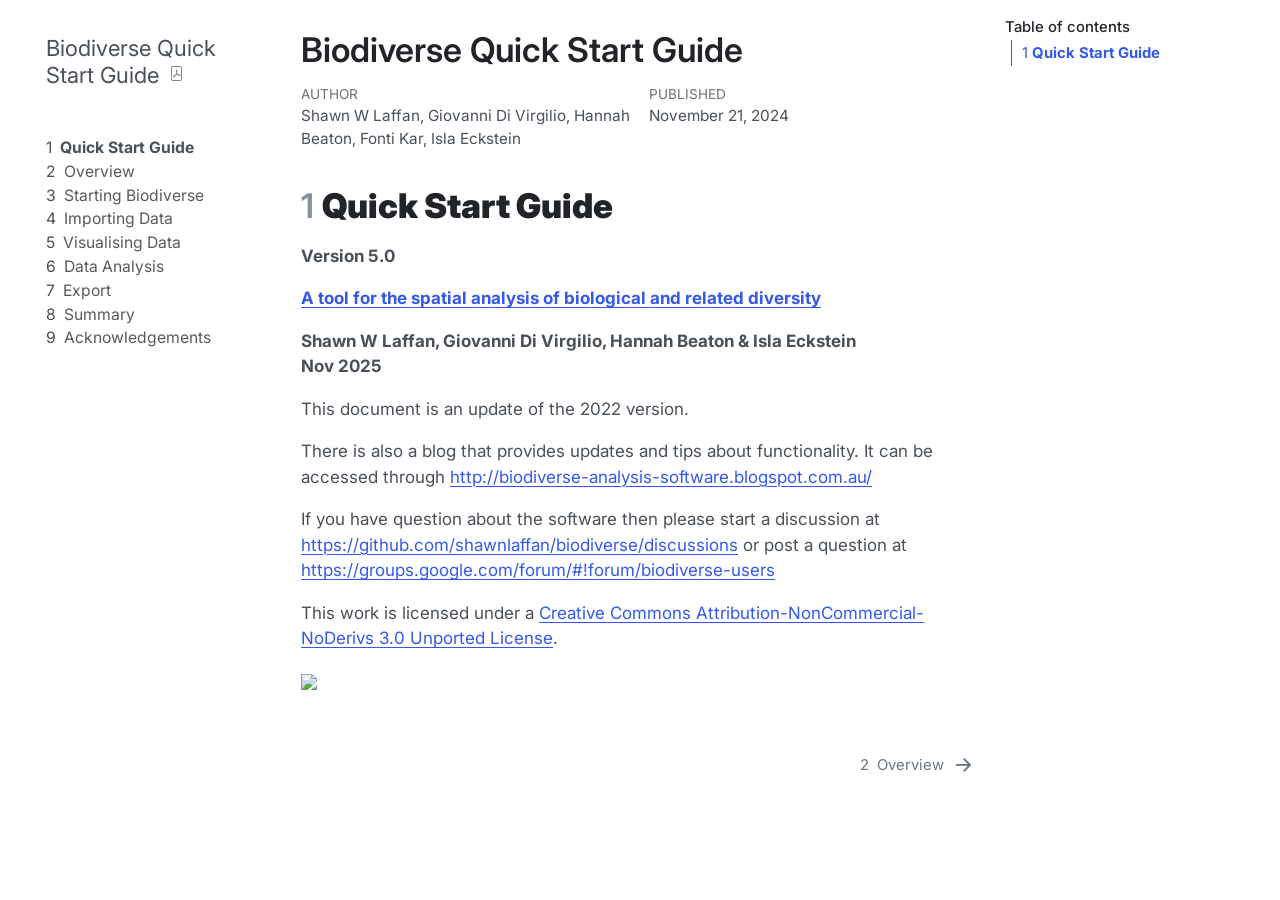
==== index.html @ cfbea4e5 "Built site for gh-pages" ====
<!DOCTYPE html>
<html xmlns="http://www.w3.org/1999/xhtml" lang="en" xml:lang="en"><head>

<meta charset="utf-8">
<meta name="generator" content="quarto-1.8.27">

<meta name="viewport" content="width=device-width, initial-scale=1.0, user-scalable=yes">

<meta name="author" content="Shawn W Laffan, Giovanni Di Virgilio, Hannah Beaton, Fonti Kar, Isla Eckstein">
<meta name="dcterms.date" content="2024-11-21">

<title>Biodiverse Quick Start Guide</title>
<style>
code{white-space: pre-wrap;}
span.smallcaps{font-variant: small-caps;}
div.columns{display: flex; gap: min(4vw, 1.5em);}
div.column{flex: auto; overflow-x: auto;}
div.hanging-indent{margin-left: 1.5em; text-indent: -1.5em;}
ul.task-list{list-style: none;}
ul.task-list li input[type="checkbox"] {
  width: 0.8em;
  margin: 0 0.8em 0.2em -1em; /* quarto-specific, see https://github.com/quarto-dev/quarto-cli/issues/4556 */ 
  vertical-align: middle;
}
</style>


<script src="site_libs/quarto-nav/quarto-nav.js"></script>
<script src="site_libs/quarto-nav/headroom.min.js"></script>
<script src="site_libs/clipboard/clipboard.min.js"></script>
<script src="site_libs/quarto-search/autocomplete.umd.js"></script>
<script src="site_libs/quarto-search/fuse.min.js"></script>
<script src="site_libs/quarto-search/quarto-search.js"></script>
<meta name="quarto:offset" content="./">
<link href="./1-overview.html" rel="next">
<script src="site_libs/quarto-html/quarto.js" type="module"></script>
<script src="site_libs/quarto-html/tabsets/tabsets.js" type="module"></script>
<script src="site_libs/quarto-html/axe/axe-check.js" type="module"></script>
<script src="site_libs/quarto-html/popper.min.js"></script>
<script src="site_libs/quarto-html/tippy.umd.min.js"></script>
<script src="site_libs/quarto-html/anchor.min.js"></script>
<link href="site_libs/quarto-html/tippy.css" rel="stylesheet">
<link href="site_libs/quarto-html/quarto-syntax-highlighting-ed96de9b727972fe78a7b5d16c58bf87.css" rel="stylesheet" id="quarto-text-highlighting-styles">
<script src="site_libs/bootstrap/bootstrap.min.js"></script>
<link href="site_libs/bootstrap/bootstrap-icons.css" rel="stylesheet">
<link href="site_libs/bootstrap/bootstrap-dda8909163e0b4f3670ba323ebd66e56.min.css" rel="stylesheet" append-hash="true" id="quarto-bootstrap" data-mode="light">
<script id="quarto-search-options" type="application/json">{
  "location": "sidebar",
  "copy-button": false,
  "collapse-after": 3,
  "panel-placement": "start",
  "type": "textbox",
  "limit": 50,
  "keyboard-shortcut": [
    "f",
    "/",
    "s"
  ],
  "show-item-context": false,
  "language": {
    "search-no-results-text": "No results",
    "search-matching-documents-text": "matching documents",
    "search-copy-link-title": "Copy link to search",
    "search-hide-matches-text": "Hide additional matches",
    "search-more-match-text": "more match in this document",
    "search-more-matches-text": "more matches in this document",
    "search-clear-button-title": "Clear",
    "search-text-placeholder": "",
    "search-detached-cancel-button-title": "Cancel",
    "search-submit-button-title": "Submit",
    "search-label": "Search"
  }
}</script>


</head>

<body class="nav-sidebar floating quarto-light">

<div id="quarto-search-results"></div>
  <header id="quarto-header" class="headroom fixed-top">
  <nav class="quarto-secondary-nav">
    <div class="container-fluid d-flex">
      <button type="button" class="quarto-btn-toggle btn" data-bs-toggle="collapse" role="button" data-bs-target=".quarto-sidebar-collapse-item" aria-controls="quarto-sidebar" aria-expanded="false" aria-label="Toggle sidebar navigation" onclick="if (window.quartoToggleHeadroom) { window.quartoToggleHeadroom(); }">
        <i class="bi bi-layout-text-sidebar-reverse"></i>
      </button>
        <nav class="quarto-page-breadcrumbs" aria-label="breadcrumb"><ol class="breadcrumb"><li class="breadcrumb-item"><a href="./index.html"><span class="chapter-number">1</span>&nbsp; <span class="chapter-title"><strong>Quick Start Guide</strong></span></a></li></ol></nav>
        <a class="flex-grow-1" role="navigation" data-bs-toggle="collapse" data-bs-target=".quarto-sidebar-collapse-item" aria-controls="quarto-sidebar" aria-expanded="false" aria-label="Toggle sidebar navigation" onclick="if (window.quartoToggleHeadroom) { window.quartoToggleHeadroom(); }">      
        </a>
      <button type="button" class="btn quarto-search-button" aria-label="Search" onclick="window.quartoOpenSearch();">
        <i class="bi bi-search"></i>
      </button>
    </div>
  </nav>
</header>
<!-- content -->
<div id="quarto-content" class="quarto-container page-columns page-rows-contents page-layout-article">
<!-- sidebar -->
  <nav id="quarto-sidebar" class="sidebar collapse collapse-horizontal quarto-sidebar-collapse-item sidebar-navigation floating overflow-auto">
    <div class="pt-lg-2 mt-2 text-left sidebar-header">
    <div class="sidebar-title mb-0 py-0">
      <a href="./">Biodiverse Quick Start Guide</a> 
        <div class="sidebar-tools-main">
    <a href="./Biodiverse-Quick-Start-Guide.pdf" title="Download PDF" class="quarto-navigation-tool px-1" aria-label="Download PDF"><i class="bi bi-file-pdf"></i></a>
</div>
    </div>
      </div>
        <div class="mt-2 flex-shrink-0 align-items-center">
        <div class="sidebar-search">
        <div id="quarto-search" class="" title="Search"></div>
        </div>
        </div>
    <div class="sidebar-menu-container"> 
    <ul class="list-unstyled mt-1">
        <li class="sidebar-item">
  <div class="sidebar-item-container"> 
  <a href="./index.html" class="sidebar-item-text sidebar-link active">
 <span class="menu-text"><span class="chapter-number">1</span>&nbsp; <span class="chapter-title"><strong>Quick Start Guide</strong></span></span></a>
  </div>
</li>
        <li class="sidebar-item">
  <div class="sidebar-item-container"> 
  <a href="./1-overview.html" class="sidebar-item-text sidebar-link">
 <span class="menu-text"><span class="chapter-number">2</span>&nbsp; <span class="chapter-title">Overview</span></span></a>
  </div>
</li>
        <li class="sidebar-item">
  <div class="sidebar-item-container"> 
  <a href="./2-starting.html" class="sidebar-item-text sidebar-link">
 <span class="menu-text"><span class="chapter-number">3</span>&nbsp; <span class="chapter-title">Starting Biodiverse</span></span></a>
  </div>
</li>
        <li class="sidebar-item">
  <div class="sidebar-item-container"> 
  <a href="./3-import.html" class="sidebar-item-text sidebar-link">
 <span class="menu-text"><span class="chapter-number">4</span>&nbsp; <span class="chapter-title">Importing Data</span></span></a>
  </div>
</li>
        <li class="sidebar-item">
  <div class="sidebar-item-container"> 
  <a href="./4-visualise.html" class="sidebar-item-text sidebar-link">
 <span class="menu-text"><span class="chapter-number">5</span>&nbsp; <span class="chapter-title">Visualising Data</span></span></a>
  </div>
</li>
        <li class="sidebar-item">
  <div class="sidebar-item-container"> 
  <a href="./5-data-analysis.html" class="sidebar-item-text sidebar-link">
 <span class="menu-text"><span class="chapter-number">6</span>&nbsp; <span class="chapter-title">Data Analysis</span></span></a>
  </div>
</li>
        <li class="sidebar-item">
  <div class="sidebar-item-container"> 
  <a href="./6-export.html" class="sidebar-item-text sidebar-link">
 <span class="menu-text"><span class="chapter-number">7</span>&nbsp; <span class="chapter-title">Export</span></span></a>
  </div>
</li>
        <li class="sidebar-item">
  <div class="sidebar-item-container"> 
  <a href="./7-summary.html" class="sidebar-item-text sidebar-link">
 <span class="menu-text"><span class="chapter-number">8</span>&nbsp; <span class="chapter-title">Summary</span></span></a>
  </div>
</li>
        <li class="sidebar-item">
  <div class="sidebar-item-container"> 
  <a href="./8-acknowledgements.html" class="sidebar-item-text sidebar-link">
 <span class="menu-text"><span class="chapter-number">9</span>&nbsp; <span class="chapter-title">Acknowledgements</span></span></a>
  </div>
</li>
    </ul>
    </div>
</nav>
<div id="quarto-sidebar-glass" class="quarto-sidebar-collapse-item" data-bs-toggle="collapse" data-bs-target=".quarto-sidebar-collapse-item"></div>
<!-- margin-sidebar -->
    <div id="quarto-margin-sidebar" class="sidebar margin-sidebar">
        <nav id="TOC" role="doc-toc" class="toc-active">
    <h2 id="toc-title">Table of contents</h2>
   
  <ul>
  <li><a href="#quick-start-guide" id="toc-quick-start-guide" class="nav-link active" data-scroll-target="#quick-start-guide"><span class="header-section-number">1</span> <strong>Quick Start Guide</strong></a></li>
  </ul>
</nav>
    </div>
<!-- main -->
<main class="content" id="quarto-document-content">

<header id="title-block-header" class="quarto-title-block default">
<div class="quarto-title">
<h1 class="title">Biodiverse Quick Start Guide</h1>
</div>



<div class="quarto-title-meta">

    <div>
    <div class="quarto-title-meta-heading">Author</div>
    <div class="quarto-title-meta-contents">
             <p>Shawn W Laffan, Giovanni Di Virgilio, Hannah Beaton, Fonti Kar, Isla Eckstein </p>
          </div>
  </div>
    
    <div>
    <div class="quarto-title-meta-heading">Published</div>
    <div class="quarto-title-meta-contents">
      <p class="date">November 21, 2024</p>
    </div>
  </div>
  
    
  </div>
  


</header>


<section id="quick-start-guide" class="level1" data-number="1">
<h1 data-number="1"><span class="header-section-number">1</span> <strong>Quick Start Guide</strong></h1>
<p><strong>Version 5.0</strong></p>
<p><a href="http://shawnlaffan.github.io/biodiverse/"><strong>A tool for the spatial analysis of biological and related diversity</strong></a></p>
<p><strong>Shawn W Laffan, Giovanni Di Virgilio, Hannah Beaton &amp; Isla Eckstein</strong><br>
<strong>Nov 2025</strong></p>
<p>This document is an update of the 2022 version.</p>
<p>There is also a blog that provides updates and tips about functionality. It can be accessed through <a href="http://biodiverse-analysis-software.blogspot.com.au/">http://biodiverse-analysis-software.blogspot.com.au/</a></p>
<p>If you have question about the software then please start a discussion at <a href="https://github.com/shawnlaffan/biodiverse/discussions">https://github.com/shawnlaffan/biodiverse/discussions</a> or post a question at <a href="https://groups.google.com/forum/#!forum/biodiverse-users">https://groups.google.com/forum/#!forum/biodiverse-users</a></p>
<p>This work is licensed under a <a href="http://creativecommons.org/licenses/by-nc-nd/3.0/">Creative Commons Attribution-NonCommercial-NoDerivs 3.0 Unported License</a>.</p>
<p><img src="images/image-cc-by.png" class="img-fluid"></p>


</section>

</main> <!-- /main -->
<script id="quarto-html-after-body" type="application/javascript">
  window.document.addEventListener("DOMContentLoaded", function (event) {
    const icon = "";
    const anchorJS = new window.AnchorJS();
    anchorJS.options = {
      placement: 'right',
      icon: icon
    };
    anchorJS.add('.anchored');
    const isCodeAnnotation = (el) => {
      for (const clz of el.classList) {
        if (clz.startsWith('code-annotation-')) {                     
          return true;
        }
      }
      return false;
    }
    const onCopySuccess = function(e) {
      // button target
      const button = e.trigger;
      // don't keep focus
      button.blur();
      // flash "checked"
      button.classList.add('code-copy-button-checked');
      var currentTitle = button.getAttribute("title");
      button.setAttribute("title", "Copied!");
      let tooltip;
      if (window.bootstrap) {
        button.setAttribute("data-bs-toggle", "tooltip");
        button.setAttribute("data-bs-placement", "left");
        button.setAttribute("data-bs-title", "Copied!");
        tooltip = new bootstrap.Tooltip(button, 
          { trigger: "manual", 
            customClass: "code-copy-button-tooltip",
            offset: [0, -8]});
        tooltip.show();    
      }
      setTimeout(function() {
        if (tooltip) {
          tooltip.hide();
          button.removeAttribute("data-bs-title");
          button.removeAttribute("data-bs-toggle");
          button.removeAttribute("data-bs-placement");
        }
        button.setAttribute("title", currentTitle);
        button.classList.remove('code-copy-button-checked');
      }, 1000);
      // clear code selection
      e.clearSelection();
    }
    const getTextToCopy = function(trigger) {
      const outerScaffold = trigger.parentElement.cloneNode(true);
      const codeEl = outerScaffold.querySelector('code');
      for (const childEl of codeEl.children) {
        if (isCodeAnnotation(childEl)) {
          childEl.remove();
        }
      }
      return codeEl.innerText;
    }
    const clipboard = new window.ClipboardJS('.code-copy-button:not([data-in-quarto-modal])', {
      text: getTextToCopy
    });
    clipboard.on('success', onCopySuccess);
    if (window.document.getElementById('quarto-embedded-source-code-modal')) {
      const clipboardModal = new window.ClipboardJS('.code-copy-button[data-in-quarto-modal]', {
        text: getTextToCopy,
        container: window.document.getElementById('quarto-embedded-source-code-modal')
      });
      clipboardModal.on('success', onCopySuccess);
    }
      var localhostRegex = new RegExp(/^(?:http|https):\/\/localhost\:?[0-9]*\//);
      var mailtoRegex = new RegExp(/^mailto:/);
        var filterRegex = new RegExp('/' + window.location.host + '/');
      var isInternal = (href) => {
          return filterRegex.test(href) || localhostRegex.test(href) || mailtoRegex.test(href);
      }
      // Inspect non-navigation links and adorn them if external
     var links = window.document.querySelectorAll('a[href]:not(.nav-link):not(.navbar-brand):not(.toc-action):not(.sidebar-link):not(.sidebar-item-toggle):not(.pagination-link):not(.no-external):not([aria-hidden]):not(.dropdown-item):not(.quarto-navigation-tool):not(.about-link)');
      for (var i=0; i<links.length; i++) {
        const link = links[i];
        if (!isInternal(link.href)) {
          // undo the damage that might have been done by quarto-nav.js in the case of
          // links that we want to consider external
          if (link.dataset.originalHref !== undefined) {
            link.href = link.dataset.originalHref;
          }
        }
      }
    function tippyHover(el, contentFn, onTriggerFn, onUntriggerFn) {
      const config = {
        allowHTML: true,
        maxWidth: 500,
        delay: 100,
        arrow: false,
        appendTo: function(el) {
            return el.parentElement;
        },
        interactive: true,
        interactiveBorder: 10,
        theme: 'quarto',
        placement: 'bottom-start',
      };
      if (contentFn) {
        config.content = contentFn;
      }
      if (onTriggerFn) {
        config.onTrigger = onTriggerFn;
      }
      if (onUntriggerFn) {
        config.onUntrigger = onUntriggerFn;
      }
      window.tippy(el, config); 
    }
    const noterefs = window.document.querySelectorAll('a[role="doc-noteref"]');
    for (var i=0; i<noterefs.length; i++) {
      const ref = noterefs[i];
      tippyHover(ref, function() {
        // use id or data attribute instead here
        let href = ref.getAttribute('data-footnote-href') || ref.getAttribute('href');
        try { href = new URL(href).hash; } catch {}
        const id = href.replace(/^#\/?/, "");
        const note = window.document.getElementById(id);
        if (note) {
          return note.innerHTML;
        } else {
          return "";
        }
      });
    }
    const xrefs = window.document.querySelectorAll('a.quarto-xref');
    const processXRef = (id, note) => {
      // Strip column container classes
      const stripColumnClz = (el) => {
        el.classList.remove("page-full", "page-columns");
        if (el.children) {
          for (const child of el.children) {
            stripColumnClz(child);
          }
        }
      }
      stripColumnClz(note)
      if (id === null || id.startsWith('sec-')) {
        // Special case sections, only their first couple elements
        const container = document.createElement("div");
        if (note.children && note.children.length > 2) {
          container.appendChild(note.children[0].cloneNode(true));
          for (let i = 1; i < note.children.length; i++) {
            const child = note.children[i];
            if (child.tagName === "P" && child.innerText === "") {
              continue;
            } else {
              container.appendChild(child.cloneNode(true));
              break;
            }
          }
          if (window.Quarto?.typesetMath) {
            window.Quarto.typesetMath(container);
          }
          return container.innerHTML
        } else {
          if (window.Quarto?.typesetMath) {
            window.Quarto.typesetMath(note);
          }
          return note.innerHTML;
        }
      } else {
        // Remove any anchor links if they are present
        const anchorLink = note.querySelector('a.anchorjs-link');
        if (anchorLink) {
          anchorLink.remove();
        }
        if (window.Quarto?.typesetMath) {
          window.Quarto.typesetMath(note);
        }
        if (note.classList.contains("callout")) {
          return note.outerHTML;
        } else {
          return note.innerHTML;
        }
      }
    }
    for (var i=0; i<xrefs.length; i++) {
      const xref = xrefs[i];
      tippyHover(xref, undefined, function(instance) {
        instance.disable();
        let url = xref.getAttribute('href');
        let hash = undefined; 
        if (url.startsWith('#')) {
          hash = url;
        } else {
          try { hash = new URL(url).hash; } catch {}
        }
        if (hash) {
          const id = hash.replace(/^#\/?/, "");
          const note = window.document.getElementById(id);
          if (note !== null) {
            try {
              const html = processXRef(id, note.cloneNode(true));
              instance.setContent(html);
            } finally {
              instance.enable();
              instance.show();
            }
          } else {
            // See if we can fetch this
            fetch(url.split('#')[0])
            .then(res => res.text())
            .then(html => {
              const parser = new DOMParser();
              const htmlDoc = parser.parseFromString(html, "text/html");
              const note = htmlDoc.getElementById(id);
              if (note !== null) {
                const html = processXRef(id, note);
                instance.setContent(html);
              } 
            }).finally(() => {
              instance.enable();
              instance.show();
            });
          }
        } else {
          // See if we can fetch a full url (with no hash to target)
          // This is a special case and we should probably do some content thinning / targeting
          fetch(url)
          .then(res => res.text())
          .then(html => {
            const parser = new DOMParser();
            const htmlDoc = parser.parseFromString(html, "text/html");
            const note = htmlDoc.querySelector('main.content');
            if (note !== null) {
              // This should only happen for chapter cross references
              // (since there is no id in the URL)
              // remove the first header
              if (note.children.length > 0 && note.children[0].tagName === "HEADER") {
                note.children[0].remove();
              }
              const html = processXRef(null, note);
              instance.setContent(html);
            } 
          }).finally(() => {
            instance.enable();
            instance.show();
          });
        }
      }, function(instance) {
      });
    }
        let selectedAnnoteEl;
        const selectorForAnnotation = ( cell, annotation) => {
          let cellAttr = 'data-code-cell="' + cell + '"';
          let lineAttr = 'data-code-annotation="' +  annotation + '"';
          const selector = 'span[' + cellAttr + '][' + lineAttr + ']';
          return selector;
        }
        const selectCodeLines = (annoteEl) => {
          const doc = window.document;
          const targetCell = annoteEl.getAttribute("data-target-cell");
          const targetAnnotation = annoteEl.getAttribute("data-target-annotation");
          const annoteSpan = window.document.querySelector(selectorForAnnotation(targetCell, targetAnnotation));
          const lines = annoteSpan.getAttribute("data-code-lines").split(",");
          const lineIds = lines.map((line) => {
            return targetCell + "-" + line;
          })
          let top = null;
          let height = null;
          let parent = null;
          if (lineIds.length > 0) {
              //compute the position of the single el (top and bottom and make a div)
              const el = window.document.getElementById(lineIds[0]);
              top = el.offsetTop;
              height = el.offsetHeight;
              parent = el.parentElement.parentElement;
            if (lineIds.length > 1) {
              const lastEl = window.document.getElementById(lineIds[lineIds.length - 1]);
              const bottom = lastEl.offsetTop + lastEl.offsetHeight;
              height = bottom - top;
            }
            if (top !== null && height !== null && parent !== null) {
              // cook up a div (if necessary) and position it 
              let div = window.document.getElementById("code-annotation-line-highlight");
              if (div === null) {
                div = window.document.createElement("div");
                div.setAttribute("id", "code-annotation-line-highlight");
                div.style.position = 'absolute';
                parent.appendChild(div);
              }
              div.style.top = top - 2 + "px";
              div.style.height = height + 4 + "px";
              div.style.left = 0;
              let gutterDiv = window.document.getElementById("code-annotation-line-highlight-gutter");
              if (gutterDiv === null) {
                gutterDiv = window.document.createElement("div");
                gutterDiv.setAttribute("id", "code-annotation-line-highlight-gutter");
                gutterDiv.style.position = 'absolute';
                const codeCell = window.document.getElementById(targetCell);
                const gutter = codeCell.querySelector('.code-annotation-gutter');
                gutter.appendChild(gutterDiv);
              }
              gutterDiv.style.top = top - 2 + "px";
              gutterDiv.style.height = height + 4 + "px";
            }
            selectedAnnoteEl = annoteEl;
          }
        };
        const unselectCodeLines = () => {
          const elementsIds = ["code-annotation-line-highlight", "code-annotation-line-highlight-gutter"];
          elementsIds.forEach((elId) => {
            const div = window.document.getElementById(elId);
            if (div) {
              div.remove();
            }
          });
          selectedAnnoteEl = undefined;
        };
          // Handle positioning of the toggle
      window.addEventListener(
        "resize",
        throttle(() => {
          elRect = undefined;
          if (selectedAnnoteEl) {
            selectCodeLines(selectedAnnoteEl);
          }
        }, 10)
      );
      function throttle(fn, ms) {
      let throttle = false;
      let timer;
        return (...args) => {
          if(!throttle) { // first call gets through
              fn.apply(this, args);
              throttle = true;
          } else { // all the others get throttled
              if(timer) clearTimeout(timer); // cancel #2
              timer = setTimeout(() => {
                fn.apply(this, args);
                timer = throttle = false;
              }, ms);
          }
        };
      }
        // Attach click handler to the DT
        const annoteDls = window.document.querySelectorAll('dt[data-target-cell]');
        for (const annoteDlNode of annoteDls) {
          annoteDlNode.addEventListener('click', (event) => {
            const clickedEl = event.target;
            if (clickedEl !== selectedAnnoteEl) {
              unselectCodeLines();
              const activeEl = window.document.querySelector('dt[data-target-cell].code-annotation-active');
              if (activeEl) {
                activeEl.classList.remove('code-annotation-active');
              }
              selectCodeLines(clickedEl);
              clickedEl.classList.add('code-annotation-active');
            } else {
              // Unselect the line
              unselectCodeLines();
              clickedEl.classList.remove('code-annotation-active');
            }
          });
        }
    const findCites = (el) => {
      const parentEl = el.parentElement;
      if (parentEl) {
        const cites = parentEl.dataset.cites;
        if (cites) {
          return {
            el,
            cites: cites.split(' ')
          };
        } else {
          return findCites(el.parentElement)
        }
      } else {
        return undefined;
      }
    };
    var bibliorefs = window.document.querySelectorAll('a[role="doc-biblioref"]');
    for (var i=0; i<bibliorefs.length; i++) {
      const ref = bibliorefs[i];
      const citeInfo = findCites(ref);
      if (citeInfo) {
        tippyHover(citeInfo.el, function() {
          var popup = window.document.createElement('div');
          citeInfo.cites.forEach(function(cite) {
            var citeDiv = window.document.createElement('div');
            citeDiv.classList.add('hanging-indent');
            citeDiv.classList.add('csl-entry');
            var biblioDiv = window.document.getElementById('ref-' + cite);
            if (biblioDiv) {
              citeDiv.innerHTML = biblioDiv.innerHTML;
            }
            popup.appendChild(citeDiv);
          });
          return popup.innerHTML;
        });
      }
    }
  });
  </script>
<nav class="page-navigation">
  <div class="nav-page nav-page-previous">
  </div>
  <div class="nav-page nav-page-next">
      <a href="./1-overview.html" class="pagination-link" aria-label="Overview">
        <span class="nav-page-text"><span class="chapter-number">2</span>&nbsp; <span class="chapter-title">Overview</span></span> <i class="bi bi-arrow-right-short"></i>
      </a>
  </div>
</nav>
</div> <!-- /content -->




</body></html>
---- site_libs/quarto-html/quarto-syntax-highlighting-ed96de9b727972fe78a7b5d16c58bf87.css ----
/* quarto syntax highlight colors */
:root {
  --quarto-hl-ot-color: #003B4F;
  --quarto-hl-at-color: #657422;
  --quarto-hl-ss-color: #20794D;
  --quarto-hl-an-color: #5E5E5E;
  --quarto-hl-fu-color: #4758AB;
  --quarto-hl-st-color: #20794D;
  --quarto-hl-cf-color: #003B4F;
  --quarto-hl-op-color: #5E5E5E;
  --quarto-hl-er-color: #AD0000;
  --quarto-hl-bn-color: #AD0000;
  --quarto-hl-al-color: #AD0000;
  --quarto-hl-va-color: #111111;
  --quarto-hl-bu-color: inherit;
  --quarto-hl-ex-color: inherit;
  --quarto-hl-pp-color: #AD0000;
  --quarto-hl-in-color: #5E5E5E;
  --quarto-hl-vs-color: #20794D;
  --quarto-hl-wa-color: #5E5E5E;
  --quarto-hl-do-color: #5E5E5E;
  --quarto-hl-im-color: #00769E;
  --quarto-hl-ch-color: #20794D;
  --quarto-hl-dt-color: #AD0000;
  --quarto-hl-fl-color: #AD0000;
  --quarto-hl-co-color: #5E5E5E;
  --quarto-hl-cv-color: #5E5E5E;
  --quarto-hl-cn-color: #8f5902;
  --quarto-hl-sc-color: #5E5E5E;
  --quarto-hl-dv-color: #AD0000;
  --quarto-hl-kw-color: #003B4F;
}

/* other quarto variables */
:root {
  --quarto-font-monospace: SFMono-Regular, Menlo, Monaco, Consolas, "Liberation Mono", "Courier New", monospace;
}

/* syntax highlight based on Pandoc's rules */
pre > code.sourceCode > span {
  color: #003B4F;
}

code.sourceCode > span {
  color: #003B4F;
}

div.sourceCode,
div.sourceCode pre.sourceCode {
  color: #003B4F;
}

/* Normal */
code span {
  color: #003B4F;
}

/* Alert */
code span.al {
  color: #AD0000;
  font-style: inherit;
}

/* Annotation */
code span.an {
  color: #5E5E5E;
  font-style: inherit;
}

/* Attribute */
code span.at {
  color: #657422;
  font-style: inherit;
}

/* BaseN */
code span.bn {
  color: #AD0000;
  font-style: inherit;
}

/* BuiltIn */
code span.bu {
  font-style: inherit;
}

/* ControlFlow */
code span.cf {
  color: #003B4F;
  font-weight: bold;
  font-style: inherit;
}

/* Char */
code span.ch {
  color: #20794D;
  font-style: inherit;
}

/* Constant */
code span.cn {
  color: #8f5902;
  font-style: inherit;
}

/* Comment */
code span.co {
  color: #5E5E5E;
  font-style: inherit;
}

/* CommentVar */
code span.cv {
  color: #5E5E5E;
  font-style: italic;
}

/* Documentation */
code span.do {
  color: #5E5E5E;
  font-style: italic;
}

/* DataType */
code span.dt {
  color: #AD0000;
  font-style: inherit;
}

/* DecVal */
code span.dv {
  color: #AD0000;
  font-style: inherit;
}

/* Error */
code span.er {
  color: #AD0000;
  font-style: inherit;
}

/* Extension */
code span.ex {
  font-style: inherit;
}

/* Float */
code span.fl {
  color: #AD0000;
  font-style: inherit;
}

/* Function */
code span.fu {
  color: #4758AB;
  font-style: inherit;
}

/* Import */
code span.im {
  color: #00769E;
  font-style: inherit;
}

/* Information */
code span.in {
  color: #5E5E5E;
  font-style: inherit;
}

/* Keyword */
code span.kw {
  color: #003B4F;
  font-weight: bold;
  font-style: inherit;
}

/* Operator */
code span.op {
  color: #5E5E5E;
  font-style: inherit;
}

/* Other */
code span.ot {
  color: #003B4F;
  font-style: inherit;
}

/* Preprocessor */
code span.pp {
  color: #AD0000;
  font-style: inherit;
}

/* SpecialChar */
code span.sc {
  color: #5E5E5E;
  font-style: inherit;
}

/* SpecialString */
code span.ss {
  color: #20794D;
  font-style: inherit;
}

/* String */
code span.st {
  color: #20794D;
  font-style: inherit;
}

/* Variable */
code span.va {
  color: #111111;
  font-style: inherit;
}

/* VerbatimString */
code span.vs {
  color: #20794D;
  font-style: inherit;
}

/* Warning */
code span.wa {
  color: #5E5E5E;
  font-style: italic;
}

.prevent-inlining {
  content: "</";
}

/*# sourceMappingURL=0920dd6d7437995b8cdf7429764427b1.css.map */
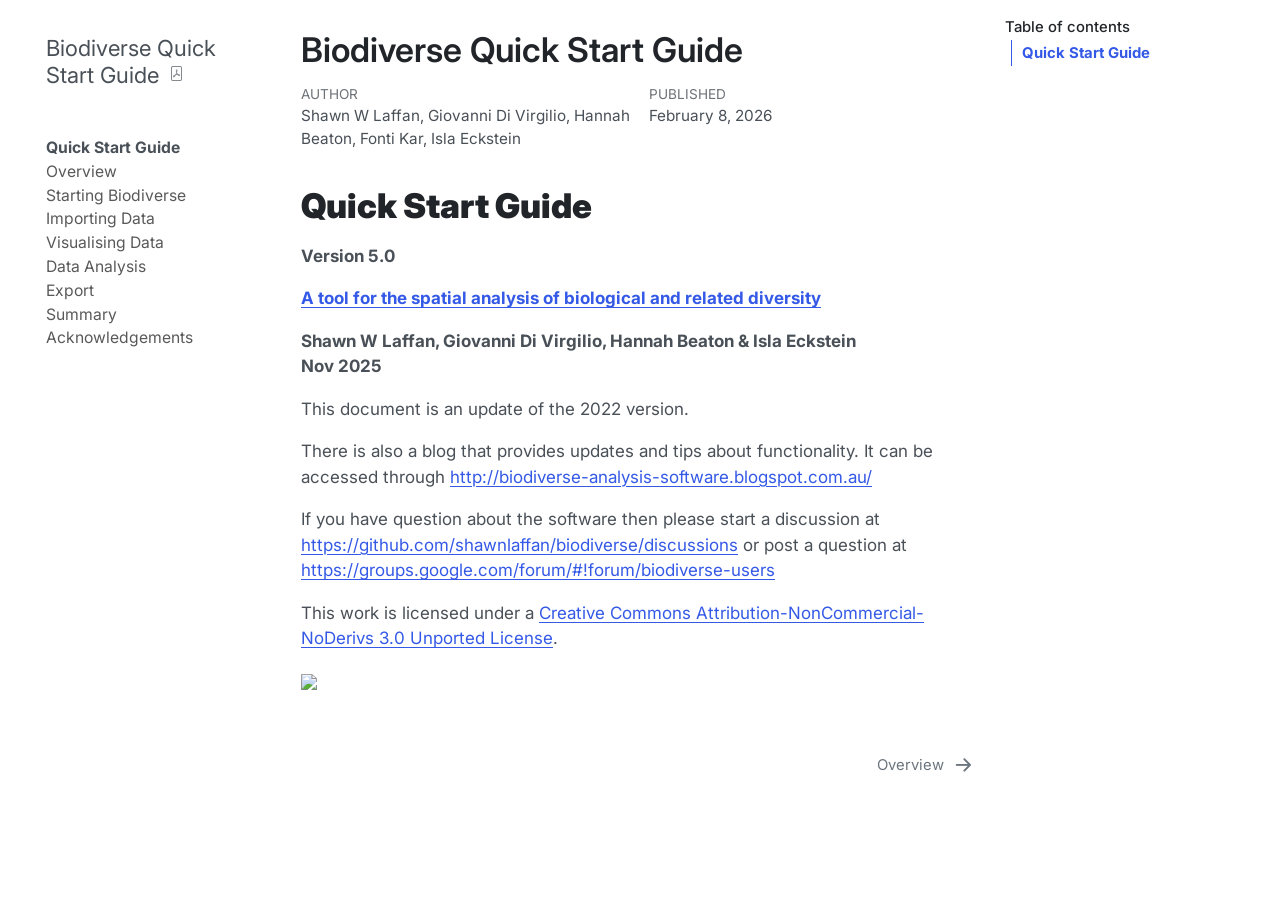
==== commit 91e5f575: "Built site for gh-pages" ====
--- a/index.html
+++ b/index.html
@@ -7,7 +7,7 @@
 <meta name="viewport" content="width=device-width, initial-scale=1.0, user-scalable=yes">
 
 <meta name="author" content="Shawn W Laffan, Giovanni Di Virgilio, Hannah Beaton, Fonti Kar, Isla Eckstein">
-<meta name="dcterms.date" content="2024-11-21">
+<meta name="dcterms.date" content="2026-02-08">
 
 <title>Biodiverse Quick Start Guide</title>
 <style>
@@ -84,7 +84,7 @@
       <button type="button" class="quarto-btn-toggle btn" data-bs-toggle="collapse" role="button" data-bs-target=".quarto-sidebar-collapse-item" aria-controls="quarto-sidebar" aria-expanded="false" aria-label="Toggle sidebar navigation" onclick="if (window.quartoToggleHeadroom) { window.quartoToggleHeadroom(); }">
         <i class="bi bi-layout-text-sidebar-reverse"></i>
       </button>
-        <nav class="quarto-page-breadcrumbs" aria-label="breadcrumb"><ol class="breadcrumb"><li class="breadcrumb-item"><a href="./index.html"><span class="chapter-number">1</span>&nbsp; <span class="chapter-title"><strong>Quick Start Guide</strong></span></a></li></ol></nav>
+        <nav class="quarto-page-breadcrumbs" aria-label="breadcrumb"><ol class="breadcrumb"><li class="breadcrumb-item"><a href="./index.html"><span class="chapter-title"><strong>Quick Start Guide</strong></span></a></li></ol></nav>
         <a class="flex-grow-1" role="navigation" data-bs-toggle="collapse" data-bs-target=".quarto-sidebar-collapse-item" aria-controls="quarto-sidebar" aria-expanded="false" aria-label="Toggle sidebar navigation" onclick="if (window.quartoToggleHeadroom) { window.quartoToggleHeadroom(); }">      
         </a>
       <button type="button" class="btn quarto-search-button" aria-label="Search" onclick="window.quartoOpenSearch();">
@@ -114,56 +114,47 @@
     <ul class="list-unstyled mt-1">
         <li class="sidebar-item">
   <div class="sidebar-item-container"> 
-  <a href="./index.html" class="sidebar-item-text sidebar-link active">
- <span class="menu-text"><span class="chapter-number">1</span>&nbsp; <span class="chapter-title"><strong>Quick Start Guide</strong></span></span></a>
-  </div>
-</li>
-        <li class="sidebar-item">
-  <div class="sidebar-item-container"> 
-  <a href="./1-overview.html" class="sidebar-item-text sidebar-link">
- <span class="menu-text"><span class="chapter-number">2</span>&nbsp; <span class="chapter-title">Overview</span></span></a>
-  </div>
-</li>
-        <li class="sidebar-item">
-  <div class="sidebar-item-container"> 
-  <a href="./2-starting.html" class="sidebar-item-text sidebar-link">
- <span class="menu-text"><span class="chapter-number">3</span>&nbsp; <span class="chapter-title">Starting Biodiverse</span></span></a>
-  </div>
-</li>
-        <li class="sidebar-item">
-  <div class="sidebar-item-container"> 
-  <a href="./3-import.html" class="sidebar-item-text sidebar-link">
- <span class="menu-text"><span class="chapter-number">4</span>&nbsp; <span class="chapter-title">Importing Data</span></span></a>
-  </div>
-</li>
-        <li class="sidebar-item">
-  <div class="sidebar-item-container"> 
-  <a href="./4-visualise.html" class="sidebar-item-text sidebar-link">
- <span class="menu-text"><span class="chapter-number">5</span>&nbsp; <span class="chapter-title">Visualising Data</span></span></a>
-  </div>
-</li>
-        <li class="sidebar-item">
-  <div class="sidebar-item-container"> 
-  <a href="./5-data-analysis.html" class="sidebar-item-text sidebar-link">
- <span class="menu-text"><span class="chapter-number">6</span>&nbsp; <span class="chapter-title">Data Analysis</span></span></a>
-  </div>
-</li>
-        <li class="sidebar-item">
-  <div class="sidebar-item-container"> 
-  <a href="./6-export.html" class="sidebar-item-text sidebar-link">
- <span class="menu-text"><span class="chapter-number">7</span>&nbsp; <span class="chapter-title">Export</span></span></a>
-  </div>
-</li>
-        <li class="sidebar-item">
-  <div class="sidebar-item-container"> 
-  <a href="./7-summary.html" class="sidebar-item-text sidebar-link">
- <span class="menu-text"><span class="chapter-number">8</span>&nbsp; <span class="chapter-title">Summary</span></span></a>
-  </div>
-</li>
-        <li class="sidebar-item">
-  <div class="sidebar-item-container"> 
-  <a href="./8-acknowledgements.html" class="sidebar-item-text sidebar-link">
- <span class="menu-text"><span class="chapter-number">9</span>&nbsp; <span class="chapter-title">Acknowledgements</span></span></a>
+  <a href="./index.html" class="sidebar-item-text sidebar-link active"><span class="chapter-title"><strong>Quick Start Guide</strong></span></a>
+  </div>
+</li>
+        <li class="sidebar-item">
+  <div class="sidebar-item-container"> 
+  <a href="./1-overview.html" class="sidebar-item-text sidebar-link"><span class="chapter-title">Overview</span></a>
+  </div>
+</li>
+        <li class="sidebar-item">
+  <div class="sidebar-item-container"> 
+  <a href="./2-starting.html" class="sidebar-item-text sidebar-link"><span class="chapter-title">Starting Biodiverse</span></a>
+  </div>
+</li>
+        <li class="sidebar-item">
+  <div class="sidebar-item-container"> 
+  <a href="./3-import.html" class="sidebar-item-text sidebar-link"><span class="chapter-title">Importing Data</span></a>
+  </div>
+</li>
+        <li class="sidebar-item">
+  <div class="sidebar-item-container"> 
+  <a href="./4-visualise.html" class="sidebar-item-text sidebar-link"><span class="chapter-title">Visualising Data</span></a>
+  </div>
+</li>
+        <li class="sidebar-item">
+  <div class="sidebar-item-container"> 
+  <a href="./5-data-analysis.html" class="sidebar-item-text sidebar-link"><span class="chapter-title">Data Analysis</span></a>
+  </div>
+</li>
+        <li class="sidebar-item">
+  <div class="sidebar-item-container"> 
+  <a href="./6-export.html" class="sidebar-item-text sidebar-link"><span class="chapter-title">Export</span></a>
+  </div>
+</li>
+        <li class="sidebar-item">
+  <div class="sidebar-item-container"> 
+  <a href="./7-summary.html" class="sidebar-item-text sidebar-link"><span class="chapter-title">Summary</span></a>
+  </div>
+</li>
+        <li class="sidebar-item">
+  <div class="sidebar-item-container"> 
+  <a href="./8-acknowledgements.html" class="sidebar-item-text sidebar-link"><span class="chapter-title">Acknowledgements</span></a>
   </div>
 </li>
     </ul>
@@ -172,11 +163,11 @@
 <div id="quarto-sidebar-glass" class="quarto-sidebar-collapse-item" data-bs-toggle="collapse" data-bs-target=".quarto-sidebar-collapse-item"></div>
 <!-- margin-sidebar -->
     <div id="quarto-margin-sidebar" class="sidebar margin-sidebar">
-        <nav id="TOC" role="doc-toc" class="toc-active">
+        <nav id="TOC" role="doc-toc" class="toc-active" data-toc-expanded="99">
     <h2 id="toc-title">Table of contents</h2>
    
   <ul>
-  <li><a href="#quick-start-guide" id="toc-quick-start-guide" class="nav-link active" data-scroll-target="#quick-start-guide"><span class="header-section-number">1</span> <strong>Quick Start Guide</strong></a></li>
+  <li><a href="#quick-start-guide" id="toc-quick-start-guide" class="nav-link active" data-scroll-target="#quick-start-guide"><strong>Quick Start Guide</strong></a></li>
   </ul>
 </nav>
     </div>
@@ -202,7 +193,7 @@
     <div>
     <div class="quarto-title-meta-heading">Published</div>
     <div class="quarto-title-meta-contents">
-      <p class="date">November 21, 2024</p>
+      <p class="date">February 8, 2026</p>
     </div>
   </div>
   
@@ -214,8 +205,8 @@
 </header>
 
 
-<section id="quick-start-guide" class="level1" data-number="1">
-<h1 data-number="1"><span class="header-section-number">1</span> <strong>Quick Start Guide</strong></h1>
+<section id="quick-start-guide" class="level1">
+<h1><strong>Quick Start Guide</strong></h1>
 <p><strong>Version 5.0</strong></p>
 <p><a href="http://shawnlaffan.github.io/biodiverse/"><strong>A tool for the spatial analysis of biological and related diversity</strong></a></p>
 <p><strong>Shawn W Laffan, Giovanni Di Virgilio, Hannah Beaton &amp; Isla Eckstein</strong><br>
@@ -317,6 +308,11 @@
           if (link.dataset.originalHref !== undefined) {
             link.href = link.dataset.originalHref;
           }
+            // target, if specified
+            link.setAttribute("target", "_blank");
+            if (link.getAttribute("rel") === null) {
+              link.setAttribute("rel", "noopener");
+            }
         }
       }
     function tippyHover(el, contentFn, onTriggerFn, onUntriggerFn) {
@@ -635,7 +631,7 @@
   </div>
   <div class="nav-page nav-page-next">
       <a href="./1-overview.html" class="pagination-link" aria-label="Overview">
-        <span class="nav-page-text"><span class="chapter-number">2</span>&nbsp; <span class="chapter-title">Overview</span></span> <i class="bi bi-arrow-right-short"></i>
+        <span class="nav-page-text"><span class="chapter-title">Overview</span></span> <i class="bi bi-arrow-right-short"></i>
       </a>
   </div>
 </nav>
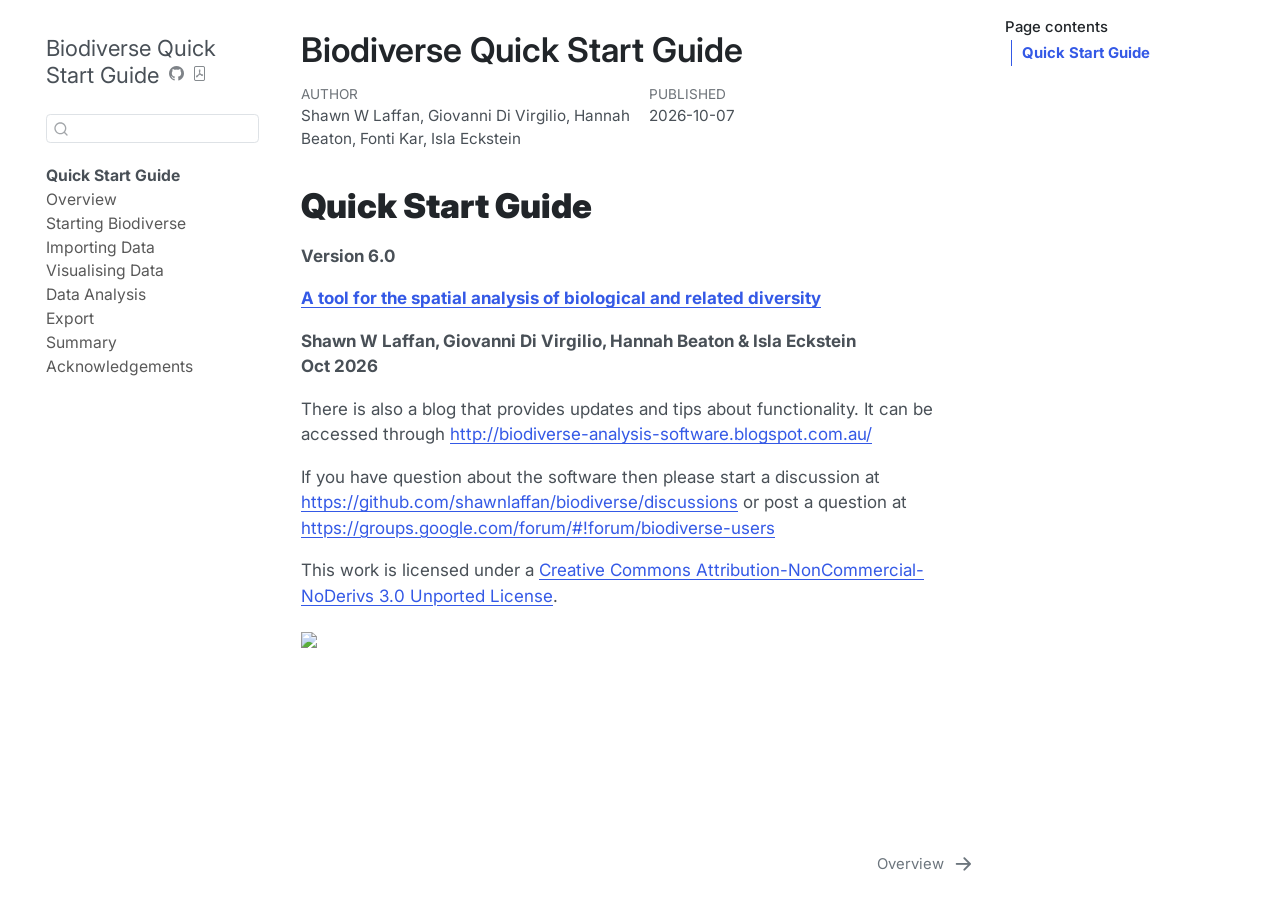
==== commit df1f1e12: "Built site for gh-pages" ====
--- a/index.html
+++ b/index.html
@@ -2,19 +2,25 @@
 <html xmlns="http://www.w3.org/1999/xhtml" lang="en" xml:lang="en"><head>
 
 <meta charset="utf-8">
-<meta name="generator" content="quarto-1.8.27">
+<meta name="generator" content="quarto-1.10.19">
 
 <meta name="viewport" content="width=device-width, initial-scale=1.0, user-scalable=yes">
 
 <meta name="author" content="Shawn W Laffan, Giovanni Di Virgilio, Hannah Beaton, Fonti Kar, Isla Eckstein">
-<meta name="dcterms.date" content="2026-02-08">
+<meta name="dcterms.date" content="2026-10-07">
 
 <title>Biodiverse Quick Start Guide</title>
 <style>
-code{white-space: pre-wrap;}
+/* Default styles provided by pandoc.
+** See https://pandoc.org/MANUAL.html#variables-for-html for config info.
+*/
 span.smallcaps{font-variant: small-caps;}
-div.columns{display: flex; gap: min(4vw, 1.5em);}
-div.column{flex: auto; overflow-x: auto;}
+div.columns{display: flex; gap: 1.5em;}
+div.column{flex: auto;}
+@media screen {
+div.columns{gap: min(4vw, 1.5em);}
+div.column{overflow-x: auto;}
+}
 div.hanging-indent{margin-left: 1.5em; text-indent: -1.5em;}
 ul.task-list{list-style: none;}
 ul.task-list li input[type="checkbox"] {
@@ -35,15 +41,14 @@
 <link href="./1-overview.html" rel="next">
 <script src="site_libs/quarto-html/quarto.js" type="module"></script>
 <script src="site_libs/quarto-html/tabsets/tabsets.js" type="module"></script>
-<script src="site_libs/quarto-html/axe/axe-check.js" type="module"></script>
 <script src="site_libs/quarto-html/popper.min.js"></script>
 <script src="site_libs/quarto-html/tippy.umd.min.js"></script>
 <script src="site_libs/quarto-html/anchor.min.js"></script>
 <link href="site_libs/quarto-html/tippy.css" rel="stylesheet">
-<link href="site_libs/quarto-html/quarto-syntax-highlighting-ed96de9b727972fe78a7b5d16c58bf87.css" rel="stylesheet" id="quarto-text-highlighting-styles">
+<link href="site_libs/quarto-html/quarto-syntax-highlighting-bf27225e3a48a9273f3daa8f8e829971.css" rel="stylesheet" id="quarto-text-highlighting-styles">
 <script src="site_libs/bootstrap/bootstrap.min.js"></script>
 <link href="site_libs/bootstrap/bootstrap-icons.css" rel="stylesheet">
-<link href="site_libs/bootstrap/bootstrap-dda8909163e0b4f3670ba323ebd66e56.min.css" rel="stylesheet" append-hash="true" id="quarto-bootstrap" data-mode="light">
+<link href="site_libs/bootstrap/bootstrap-dfea5af7e7fa8fa5e40e0bd51e866899.min.css" rel="stylesheet" append-hash="true" id="quarto-bootstrap" data-mode="light">
 <script id="quarto-search-options" type="application/json">{
   "location": "sidebar",
   "copy-button": false,
@@ -101,6 +106,7 @@
     <div class="sidebar-title mb-0 py-0">
       <a href="./">Biodiverse Quick Start Guide</a> 
         <div class="sidebar-tools-main">
+    <a href="https://github.com/biogeospatial/biodiverse-quick-start" title="Source Code" class="quarto-navigation-tool px-1" aria-label="Source Code"><i class="bi bi-github"></i></a>
     <a href="./Biodiverse-Quick-Start-Guide.pdf" title="Download PDF" class="quarto-navigation-tool px-1" aria-label="Download PDF"><i class="bi bi-file-pdf"></i></a>
 </div>
     </div>
@@ -164,7 +170,7 @@
 <!-- margin-sidebar -->
     <div id="quarto-margin-sidebar" class="sidebar margin-sidebar">
         <nav id="TOC" role="doc-toc" class="toc-active" data-toc-expanded="99">
-    <h2 id="toc-title">Table of contents</h2>
+    <h2 id="toc-title">Page contents</h2>
    
   <ul>
   <li><a href="#quick-start-guide" id="toc-quick-start-guide" class="nav-link active" data-scroll-target="#quick-start-guide"><strong>Quick Start Guide</strong></a></li>
@@ -193,7 +199,7 @@
     <div>
     <div class="quarto-title-meta-heading">Published</div>
     <div class="quarto-title-meta-contents">
-      <p class="date">February 8, 2026</p>
+      <p class="date">2026-10-07</p>
     </div>
   </div>
   
@@ -207,11 +213,10 @@
 
 <section id="quick-start-guide" class="level1">
 <h1><strong>Quick Start Guide</strong></h1>
-<p><strong>Version 5.0</strong></p>
+<p><strong>Version 6.0</strong></p>
 <p><a href="http://shawnlaffan.github.io/biodiverse/"><strong>A tool for the spatial analysis of biological and related diversity</strong></a></p>
 <p><strong>Shawn W Laffan, Giovanni Di Virgilio, Hannah Beaton &amp; Isla Eckstein</strong><br>
-<strong>Nov 2025</strong></p>
-<p>This document is an update of the 2022 version.</p>
+<strong>Oct 2026</strong></p>
 <p>There is also a blog that provides updates and tips about functionality. It can be accessed through <a href="http://biodiverse-analysis-software.blogspot.com.au/">http://biodiverse-analysis-software.blogspot.com.au/</a></p>
 <p>If you have question about the software then please start a discussion at <a href="https://github.com/shawnlaffan/biodiverse/discussions">https://github.com/shawnlaffan/biodiverse/discussions</a> or post a question at <a href="https://groups.google.com/forum/#!forum/biodiverse-users">https://groups.google.com/forum/#!forum/biodiverse-users</a></p>
 <p>This work is licensed under a <a href="http://creativecommons.org/licenses/by-nc-nd/3.0/">Creative Commons Attribution-NonCommercial-NoDerivs 3.0 Unported License</a>.</p>
--- a/site_libs/quarto-html/quarto-syntax-highlighting-bf27225e3a48a9273f3daa8f8e829971.css
+++ b/site_libs/quarto-html/quarto-syntax-highlighting-bf27225e3a48a9273f3daa8f8e829971.css
@@ -0,0 +1,236 @@
+/* quarto syntax highlight colors */
+:root {
+  --quarto-hl-ot-color: #003B4F;
+  --quarto-hl-at-color: #657422;
+  --quarto-hl-ss-color: #20794D;
+  --quarto-hl-an-color: #5E5E5E;
+  --quarto-hl-fu-color: #4758AB;
+  --quarto-hl-st-color: #20794D;
+  --quarto-hl-cf-color: #003B4F;
+  --quarto-hl-op-color: #5E5E5E;
+  --quarto-hl-er-color: #AD0000;
+  --quarto-hl-bn-color: #AD0000;
+  --quarto-hl-al-color: #AD0000;
+  --quarto-hl-va-color: #111111;
+  --quarto-hl-bu-color: inherit;
+  --quarto-hl-ex-color: inherit;
+  --quarto-hl-pp-color: #AD0000;
+  --quarto-hl-in-color: #5E5E5E;
+  --quarto-hl-vs-color: #20794D;
+  --quarto-hl-wa-color: #5E5E5E;
+  --quarto-hl-do-color: #5E5E5E;
+  --quarto-hl-im-color: #00769E;
+  --quarto-hl-ch-color: #20794D;
+  --quarto-hl-dt-color: #AD0000;
+  --quarto-hl-fl-color: #AD0000;
+  --quarto-hl-co-color: #5E5E5E;
+  --quarto-hl-cv-color: #5E5E5E;
+  --quarto-hl-cn-color: #8f5902;
+  --quarto-hl-sc-color: #5E5E5E;
+  --quarto-hl-dv-color: #AD0000;
+  --quarto-hl-kw-color: #003B4F;
+}
+
+/* other quarto variables */
+:root {
+  --quarto-font-monospace: SFMono-Regular, Menlo, Monaco, Consolas, "Liberation Mono", "Courier New", monospace;
+}
+
+/* syntax highlight based on Pandoc's rules */
+pre > code.sourceCode > span {
+  color: #003B4F;
+}
+
+code.sourceCode > span {
+  color: #003B4F;
+}
+
+div.sourceCode,
+div.sourceCode pre.sourceCode {
+  color: #003B4F;
+}
+
+/* Normal */
+code span {
+  color: #003B4F;
+}
+
+/* Alert */
+code span.al {
+  color: #AD0000;
+  font-style: inherit;
+}
+
+/* Annotation */
+code span.an {
+  color: #5E5E5E;
+  font-style: inherit;
+}
+
+/* Attribute */
+code span.at {
+  color: #657422;
+  font-style: inherit;
+}
+
+/* BaseN */
+code span.bn {
+  color: #AD0000;
+  font-style: inherit;
+}
+
+/* BuiltIn */
+code span.bu {
+  font-style: inherit;
+}
+
+/* ControlFlow */
+code span.cf {
+  color: #003B4F;
+  font-weight: bold;
+  font-style: inherit;
+}
+
+/* Char */
+code span.ch {
+  color: #20794D;
+  font-style: inherit;
+}
+
+/* Constant */
+code span.cn {
+  color: #8f5902;
+  font-style: inherit;
+}
+
+/* Comment */
+code span.co {
+  color: #5E5E5E;
+  font-style: inherit;
+}
+
+/* CommentVar */
+code span.cv {
+  color: #5E5E5E;
+  font-style: italic;
+}
+
+/* Documentation */
+code span.do {
+  color: #5E5E5E;
+  font-style: italic;
+}
+
+/* DataType */
+code span.dt {
+  color: #AD0000;
+  font-style: inherit;
+}
+
+/* DecVal */
+code span.dv {
+  color: #AD0000;
+  font-style: inherit;
+}
+
+/* Error */
+code span.er {
+  color: #AD0000;
+  font-style: inherit;
+}
+
+/* Extension */
+code span.ex {
+  font-style: inherit;
+}
+
+/* Float */
+code span.fl {
+  color: #AD0000;
+  font-style: inherit;
+}
+
+/* Function */
+code span.fu {
+  color: #4758AB;
+  font-style: inherit;
+}
+
+/* Import */
+code span.im {
+  color: #00769E;
+  font-style: inherit;
+}
+
+/* Information */
+code span.in {
+  color: #5E5E5E;
+  font-style: inherit;
+}
+
+/* Keyword */
+code span.kw {
+  color: #003B4F;
+  font-weight: bold;
+  font-style: inherit;
+}
+
+/* Operator */
+code span.op {
+  color: #5E5E5E;
+  font-style: inherit;
+}
+
+/* Other */
+code span.ot {
+  color: #003B4F;
+  font-style: inherit;
+}
+
+/* Preprocessor */
+code span.pp {
+  color: #AD0000;
+  font-style: inherit;
+}
+
+/* SpecialChar */
+code span.sc {
+  color: #5E5E5E;
+  font-style: inherit;
+}
+
+/* SpecialString */
+code span.ss {
+  color: #20794D;
+  font-style: inherit;
+}
+
+/* String */
+code span.st {
+  color: #20794D;
+  font-style: inherit;
+}
+
+/* Variable */
+code span.va {
+  color: #111111;
+  font-style: inherit;
+}
+
+/* VerbatimString */
+code span.vs {
+  color: #20794D;
+  font-style: inherit;
+}
+
+/* Warning */
+code span.wa {
+  color: #5E5E5E;
+  font-style: italic;
+}
+
+.prevent-inlining {
+  content: "</";
+}
+
+/*# sourceMappingURL=8be38f48d34c45af72792cbd699585e7.css.map */
